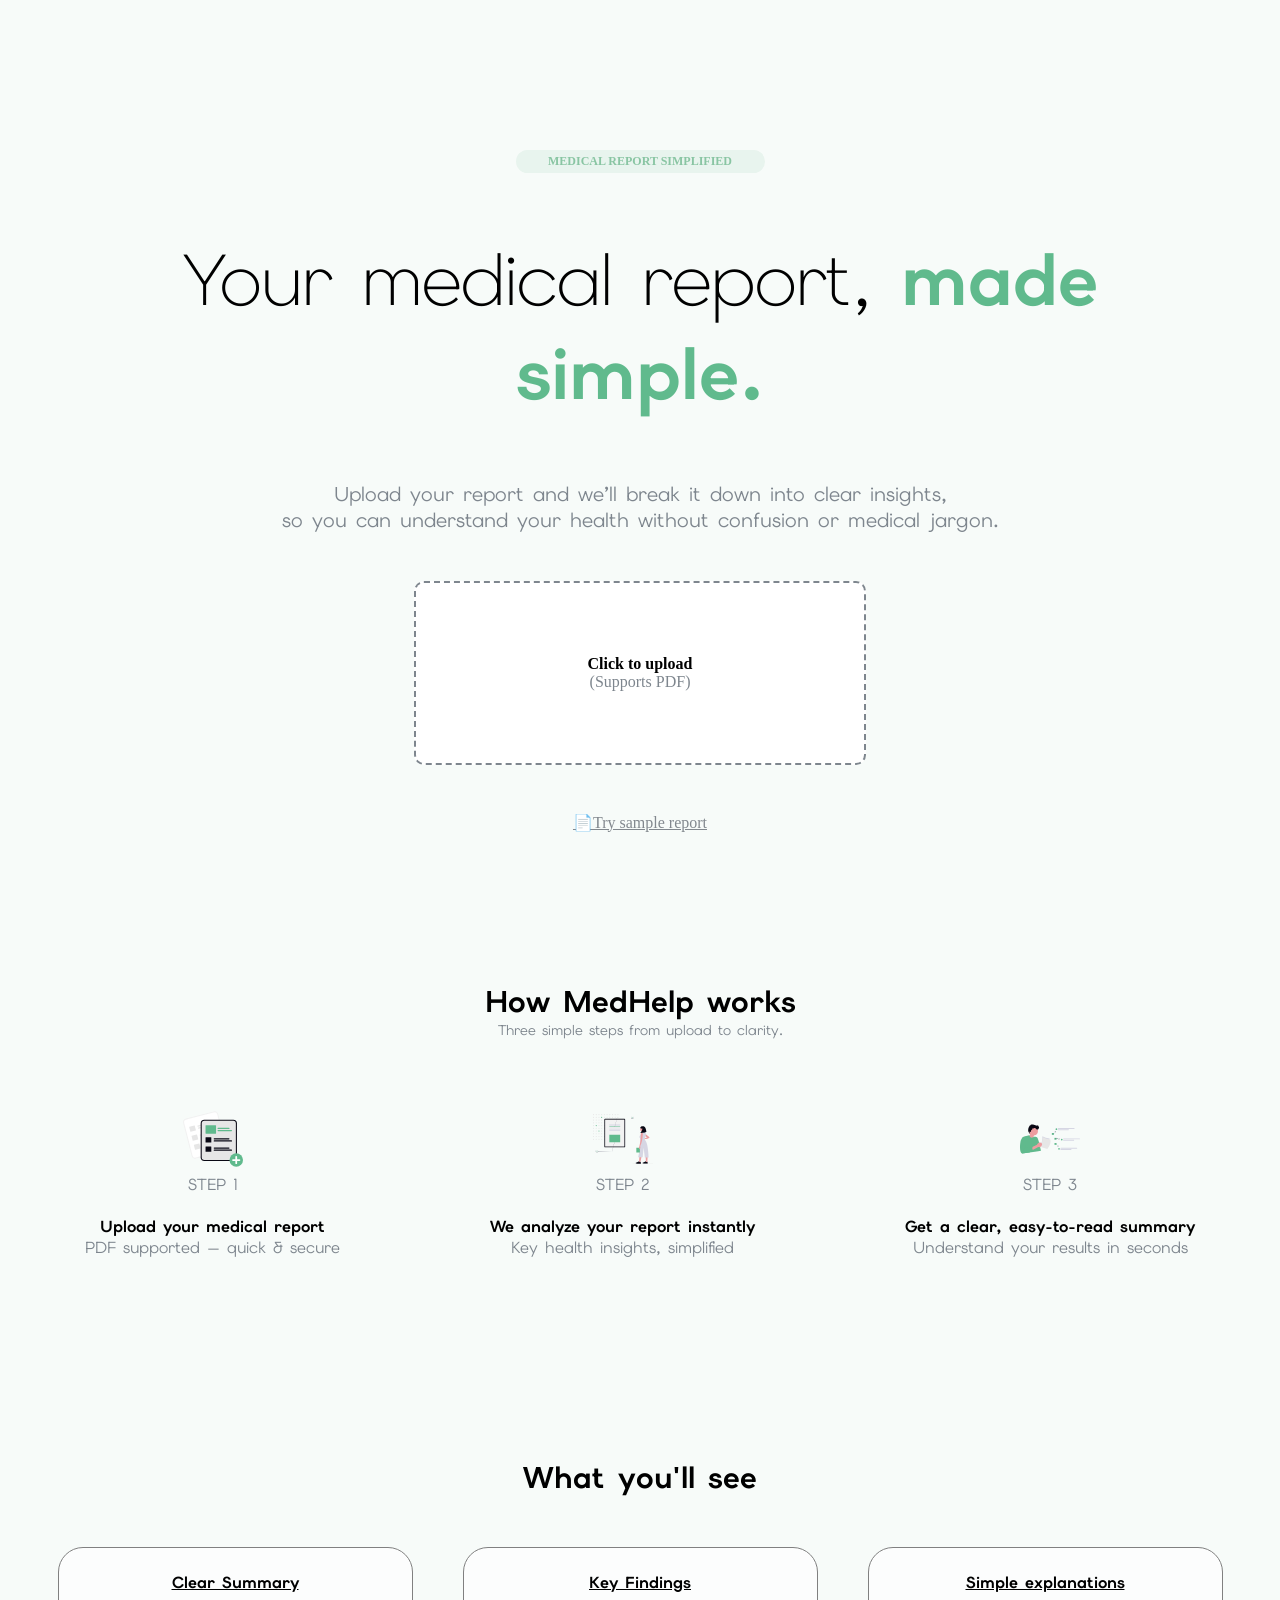
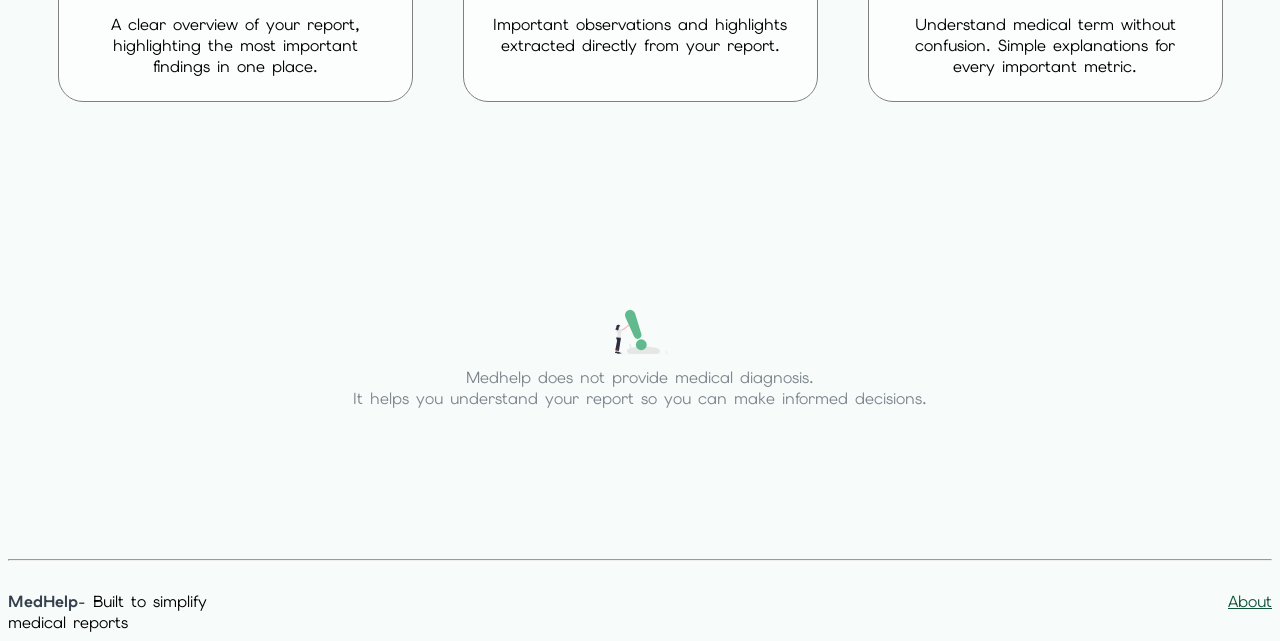
==== index.html @ 8c93ff7d "Initial commit: frontend for MedHelp (homepage, about, results)" ====
<!doctype html>
<html lang="en">
  <head>
    <meta charset="UTF-8" />
    <meta name="viewport" content="width=device-width, initial-scale=1.0" />
    <link rel="preconnect" href="https://fonts.googleapis.com" />
    <link rel="preconnect" href="https://fonts.gstatic.com" crossorigin />
    <link
      href="https://fonts.googleapis.com/css2?family=Elms+Sans:ital,wght@0,100..900;1,100..900&family=Gelasio:ital,wght@0,400..700;1,400..700&family=Google+Sans:ital,opsz,wght@0,17..18,400..700;1,17..18,400..700&family=Noto+Sans+KR:wght@100..900&family=Sekuya&display=swap"
      rel="stylesheet"
    />
    <title>MedHelp - Home</title>
    <link rel="stylesheet" href="src/style.css" />
  </head>
  <body>
    <section class="hero">
      <header class="hero-label">MEDICAL REPORT SIMPLIFIED</header>
      <h1>
        Your medical report,
        <strong style="color: #60ba8d">made <br />simple.</strong>
      </h1>
      <p class="hero-subtitle">
        Upload your report and we’ll break it down into clear insights, <br />
        so you can understand your health without confusion or medical jargon.
      </p>

      <label for="upload-file" class="upload-box">
        <p style="color: #7e868e">
          <strong style="color: black">Click to upload</strong>
          <br />
          (Supports PDF)
        </p>
      </label>
      <input type="file" id="upload-file" hidden />

      <a href="result.html" class="sample-link">📄Try sample report</a>
    </section>

    <section class="how-it-works">
      <header>How MedHelp works</header>
      Three simple steps from upload to clarity.

      <div class="three-steps">
        <section class="step-one">
          <img src="images/upload_image.svg" alt="Upload image" /> <br />
          STEP 1 <br />
          <br />
          <strong style="color: black">Upload your medical report</strong>
          <br />
          PDF supported — quick & secure
        </section>

        <section class="step-two">
          <img src="images/extract_value.svg" alt="Extract value" /> <br />
          STEP 2 <br />
          <br />
          <strong style="color: black">We analyze your report instantly</strong
          ><br />
          Key health insights, simplified
        </section>

        <section class="step-three">
          <img src="images/view_summary.svg" alt="View Summary" /> <br />
          STEP 3 <br />
          <br />
          <strong style="color: black">Get a clear, easy-to-read summary</strong
          ><br />
          Understand your results in seconds
        </section>
      </div>
    </section>

    <section class="what-you-see">
      <header style="text-align: center; font-size: 30px">
        <strong>What you'll see</strong>
      </header>
      <section class="cards">
        <div class="clear-summary">
          <header style="text-decoration: underline">
            <strong>Clear Summary</strong>
          </header>
          <br />
          A clear overview of your report, highlighting the most important
          findings in one place.
        </div>

        <div class="key-findings">
          <header style="text-decoration: underline">
            <strong>Key Findings</strong>
          </header>
          <br />
          Important observations and highlights extracted directly from your
          report.
        </div>

        <div class="simple-exp">
          <header style="text-decoration: underline">
            <strong>Simple explanations</strong>
          </header>
          <br />
          Understand medical term without confusion. Simple explanations for
          every important metric.
        </div>
      </section>
    </section>

    <section class="disclaimer">
      <img src="images/warning.svg" alt="Warning icon" /> <br />
      Medhelp does not provide medical diagnosis. <br />
      It helps you understand your report so you can make informed decisions.
    </section>

    <hr style="color: #7e868e;"/>
    <footer>
      <span>
        <strong style="color: #35414E;">MedHelp</strong>- Built to simplify medical reports</strong>
      </span>
      <div class="links">
        <a href="about.html" style="color: #0F5238;">About</a>
      </div>
    </footer>
    </section>
  </body>
</html>
---- src/style.css ----
.hero {
  text-align: center;
  margin-top: 150px;
}

.hero-label {
  font-size: 12px;
  background: #e8f4ee;
  font-weight: bold;

  padding: 4px 12px;
  width: 225px;
  margin-left: auto;
  margin-right: auto;
  border-radius: 25px;

  color: #89c5a3;
}

h1 {
  font-size: 72px;
  font-family: "Elms Sans", sans-serif;
  font-weight: 200;
}

body {
  background: #f7fbf9;
}

.hero-subtitle {
  font-family: "Elms Sans", sans-serif;
  font-size: 20px;
  color: #7e868e;
}

.upload-box {
  display: block;

  border: 2px dashed #7e868e;
  padding: 56px 24px;

  text-align: center;

  border-radius: 10px;
  cursor: pointer;
  max-width: 400px;
  margin: 48px auto;

  background: white;
}

.upload-box:hover {
  background: #f7fbf9;
  cursor: pointer;
}

.sample-link {
  color: #82888e;
}

.how-it-works {
  text-align: center;
  font-size: 14px;
  font-family: "Elms Sans", sans-serif;
  color: #7e868e;

  margin-top: 150px;
}

.how-it-works header {
  font-weight: bold;
  font-size: 30px;
  color: black;
}

.three-steps {
  display: flex;
  justify-content: center;
  font-size: 16px;
  gap: 150px;

  margin-top: 70px;
}

.step-one img {
  width: 60px;
  height: 60px;
}

.step-two img {
  width: 60px;
  height: 60px;
}

.step-three img {
  width: 60px;
  height: 60px;
}

.cards {
  display: flex;
  justify-content: center;
  margin-top: 50px;
  gap: 50px;
}

.cards div {
  width: 305px;
  text-align: center;
}

.what-you-see {
  margin-top: 200px;
  font-family: "Elms Sans", sans-serif;
}

.clear-summary {
  padding: 24px 24px;
  border-radius: 25px;
  border: 1px solid grey;
  background: #fcfdfd;
}

.key-findings {
  padding: 24px 24px;
  border-radius: 25px;
  border: 1px solid grey;
  background: #fcfdfd;
}

.simple-exp {
  padding: 24px 24px;
  border-radius: 25px;
  border: 1px solid grey;
  background: #fcfdfd;
}

.disclaimer img {
  width: 60px;
  height: 60px;
}

.disclaimer {
  text-align: center;
  margin-top: 200px;
  font-family: "Elms Sans", sans-serif;
  color: #7e868e;

  margin-bottom: 150px;
}

footer {
  margin-top: 30px;
  justify-content: center;
  display: flex;
  font-family: "Elms Sans", sans-serif;
  gap: 1000px;
}
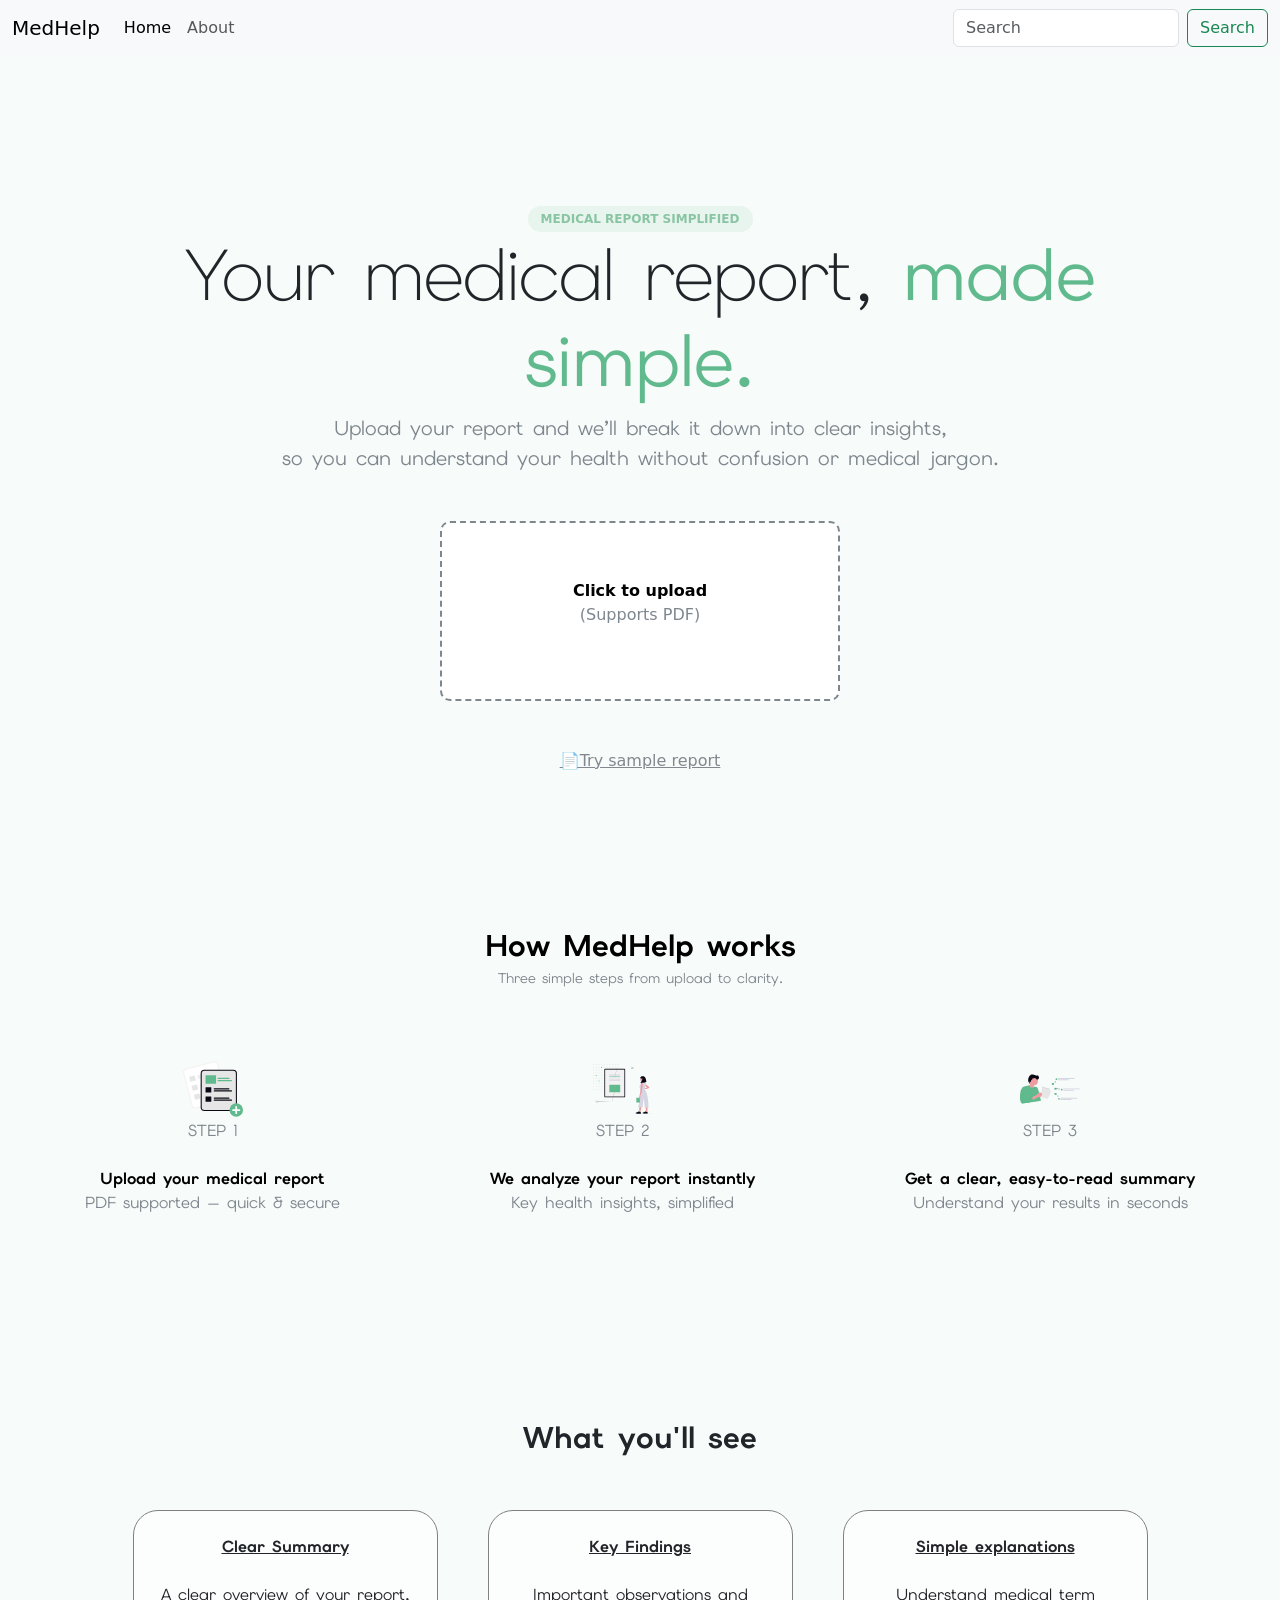
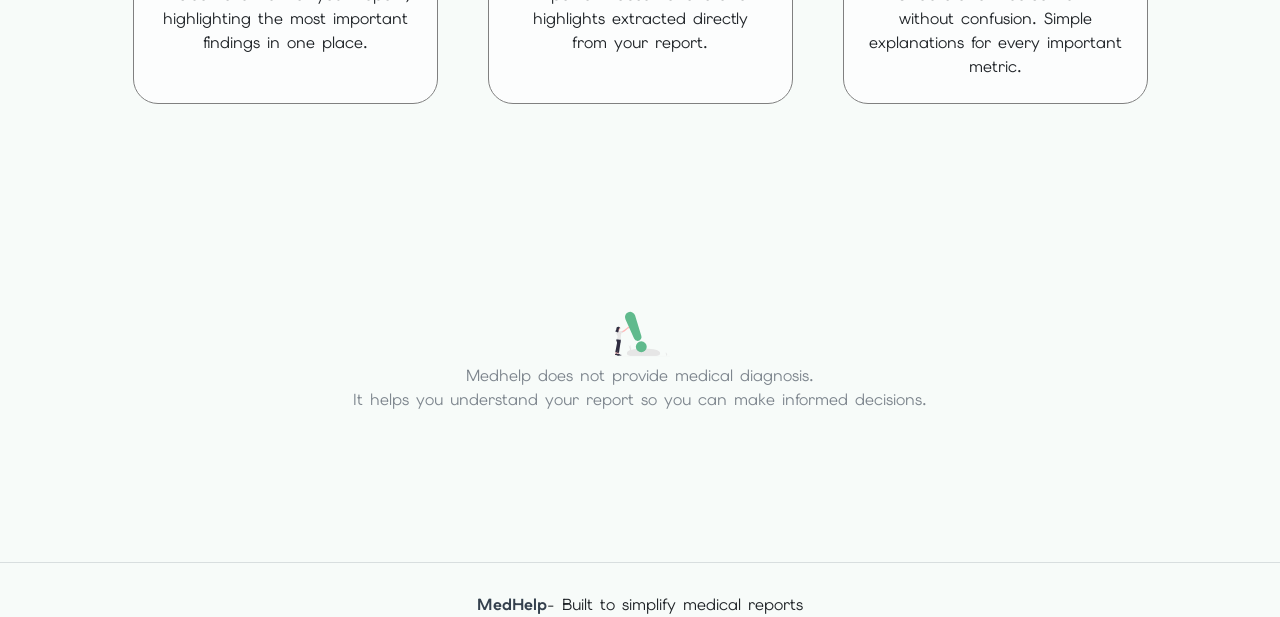
==== commit 50934da3: "Added navbar" ====
--- a/index.html
+++ b/index.html
@@ -9,10 +9,33 @@
       href="https://fonts.googleapis.com/css2?family=Elms+Sans:ital,wght@0,100..900;1,100..900&family=Gelasio:ital,wght@0,400..700;1,400..700&family=Google+Sans:ital,opsz,wght@0,17..18,400..700;1,17..18,400..700&family=Noto+Sans+KR:wght@100..900&family=Sekuya&display=swap"
       rel="stylesheet"
     />
+    <link href="https://cdn.jsdelivr.net/npm/bootstrap@5.3.3/dist/css/bootstrap.min.css" rel="stylesheet">
     <title>MedHelp - Home</title>
     <link rel="stylesheet" href="src/style.css" />
   </head>
   <body>
+    <nav class="navbar navbar-expand-lg bg-body-tertiary">
+  <div class="container-fluid">
+    <a class="navbar-brand" href="#">MedHelp</a>
+    <button class="navbar-toggler" type="button" data-bs-toggle="collapse" data-bs-target="#navbarSupportedContent" aria-controls="navbarSupportedContent" aria-expanded="false" aria-label="Toggle navigation">
+      <span class="navbar-toggler-icon"></span>
+    </button>
+    <div class="collapse navbar-collapse" id="navbarSupportedContent">
+      <ul class="navbar-nav me-auto mb-2 mb-lg-0">
+        <li class="nav-item">
+          <a class="nav-link active" aria-current="page" href="index.html">Home</a>
+        </li>
+        <li class="nav-item">
+          <a class="nav-link" href="about.html">About</a>
+        </li>
+      </ul>
+      <form class="d-flex" role="search">
+        <input class="form-control me-2" type="search" placeholder="Search" aria-label="Search"/>
+        <button class="btn btn-outline-success" type="submit">Search</button>
+      </form>
+    </div>
+  </div>
+</nav>
     <section class="hero">
       <header class="hero-label">MEDICAL REPORT SIMPLIFIED</header>
       <h1>
@@ -115,10 +138,8 @@
       <span>
         <strong style="color: #35414E;">MedHelp</strong>- Built to simplify medical reports</strong>
       </span>
-      <div class="links">
-        <a href="about.html" style="color: #0F5238;">About</a>
-      </div>
     </footer>
     </section>
+    <script src="https://cdn.jsdelivr.net/npm/bootstrap@5.3.3/dist/js/bootstrap.bundle.min.js"></script>
   </body>
 </html>
